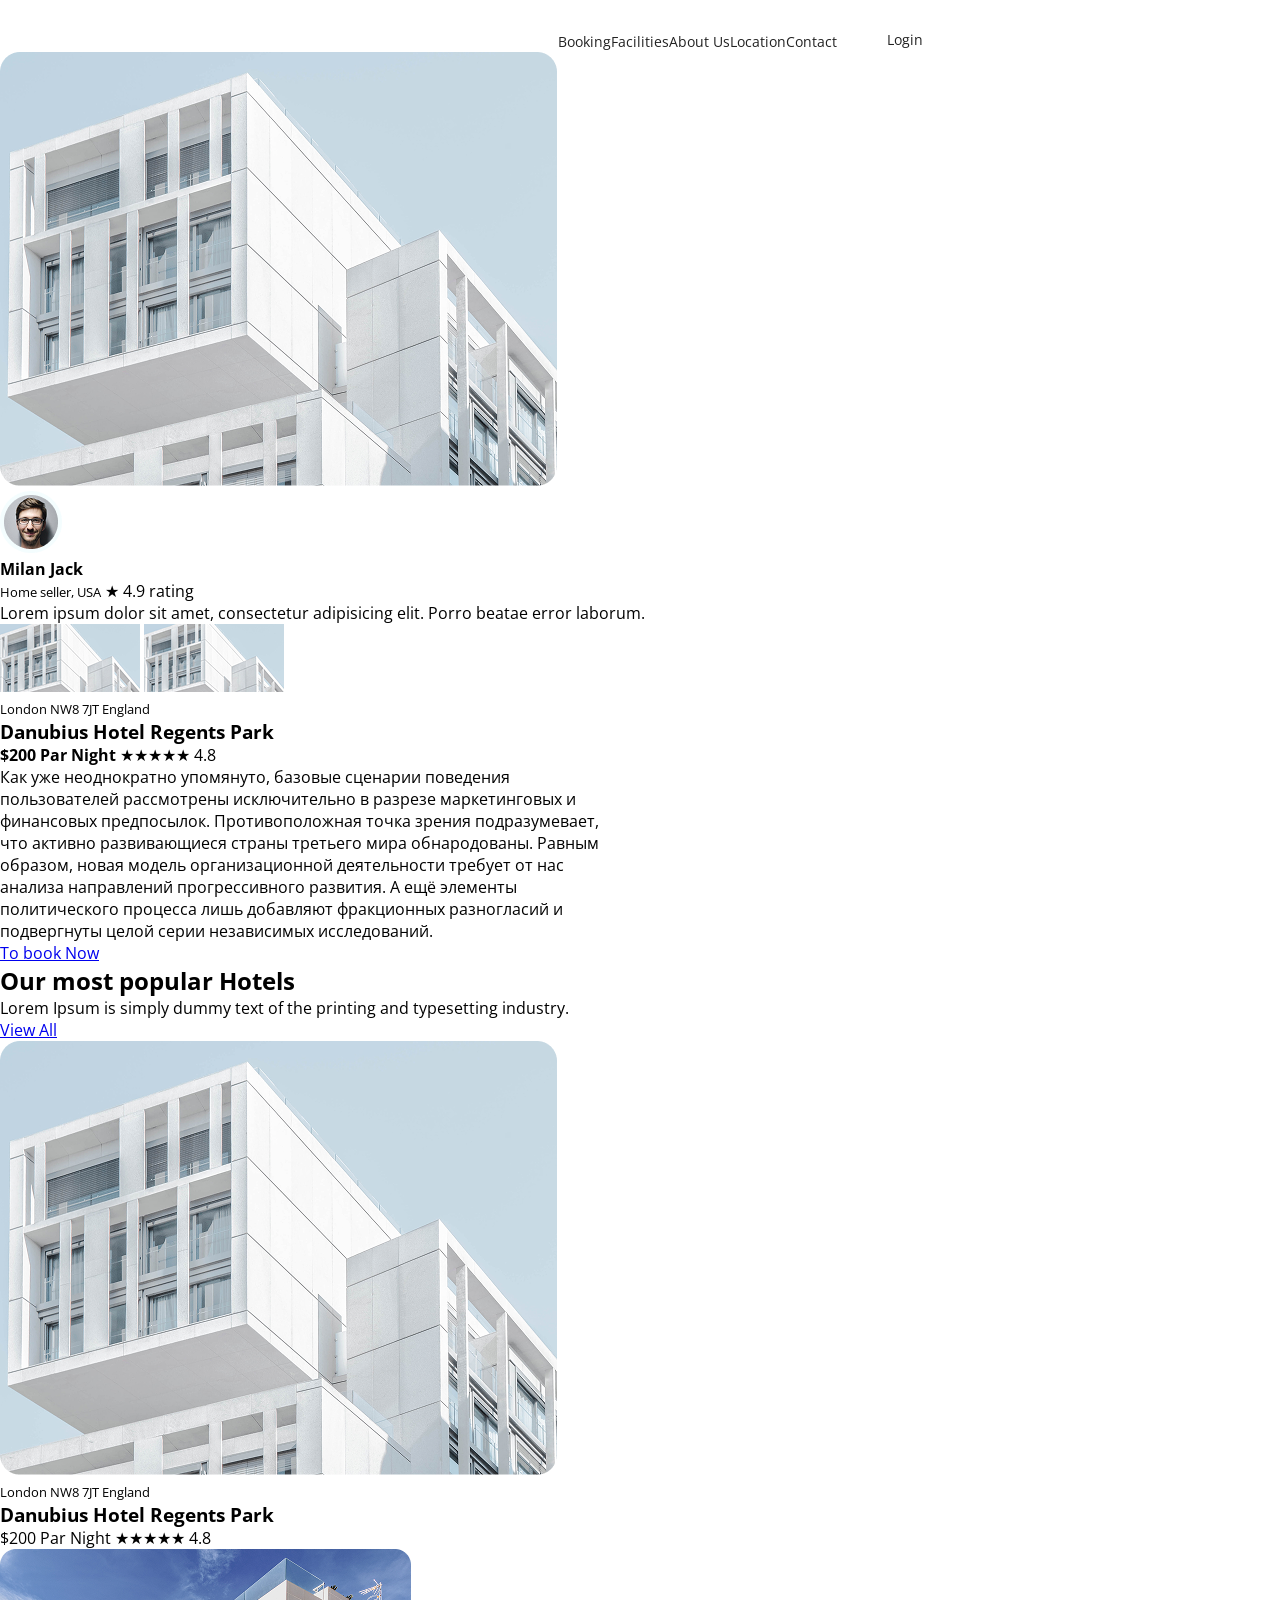
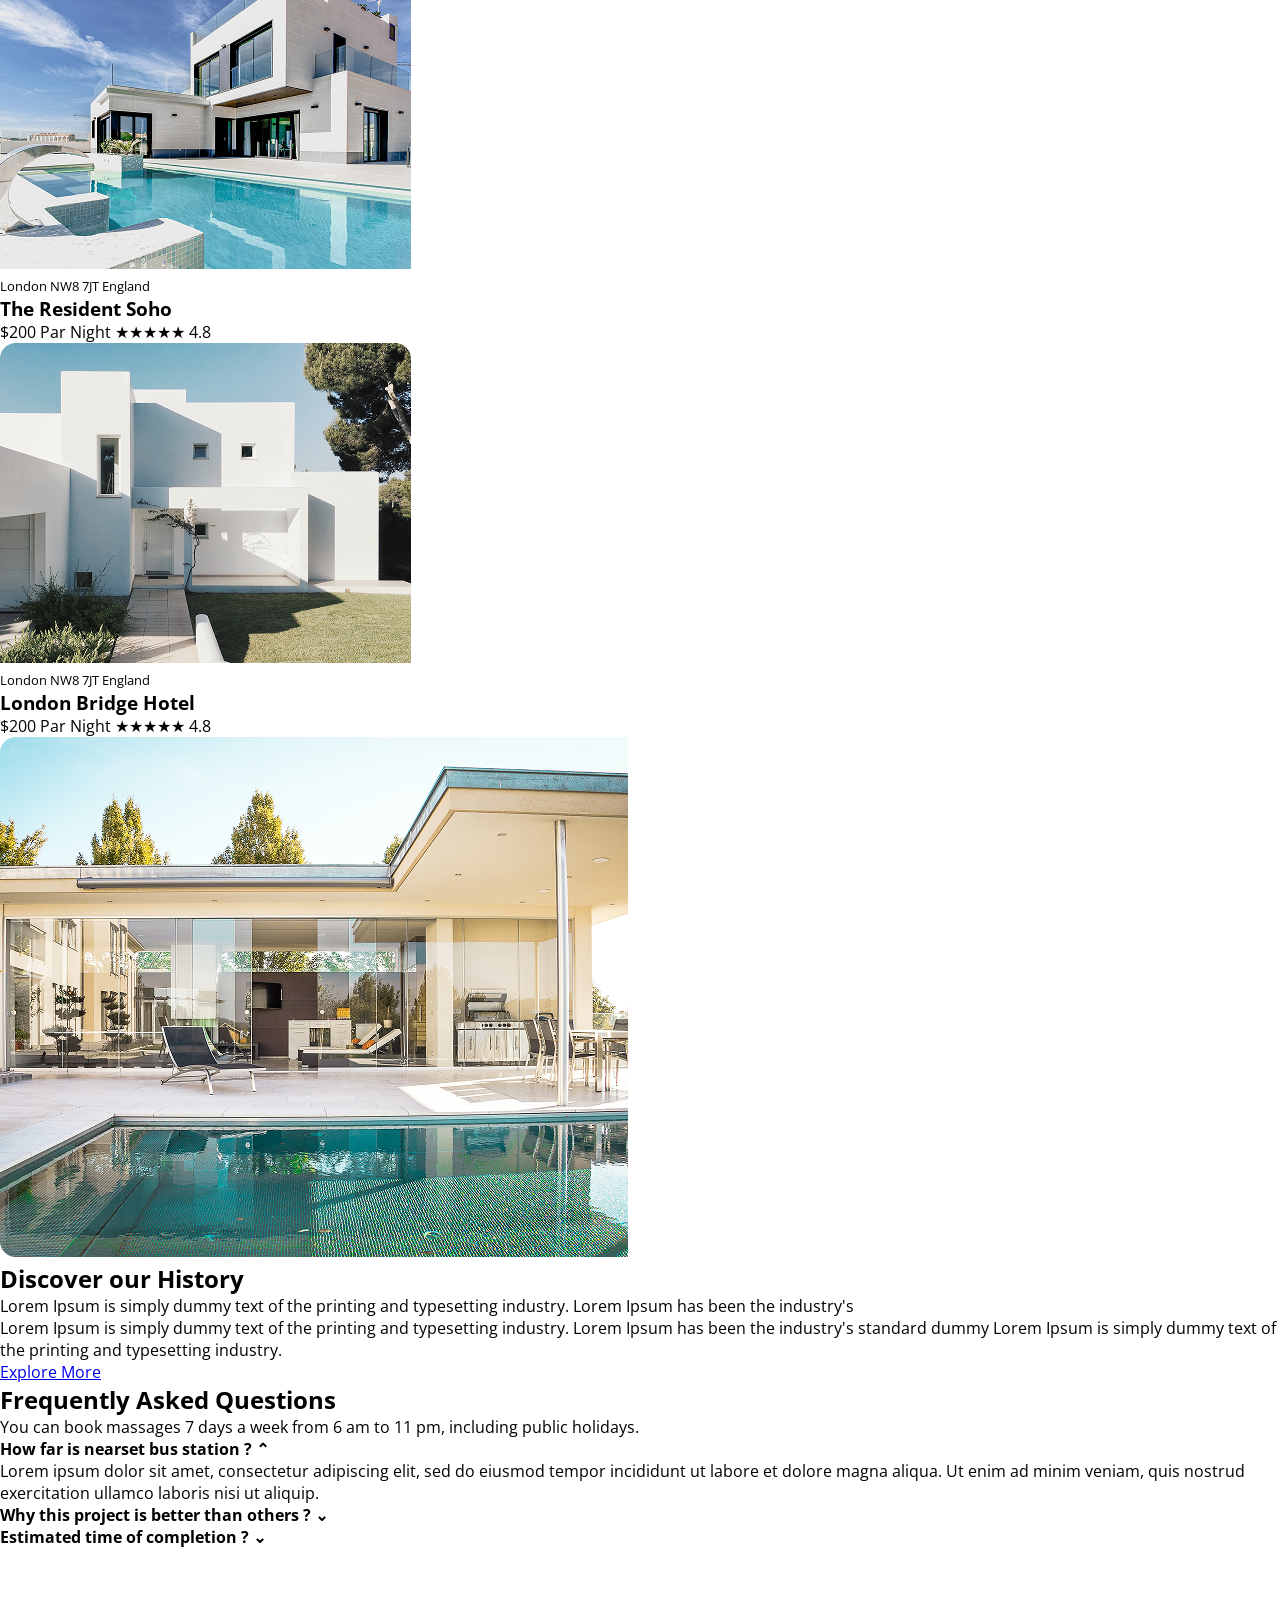
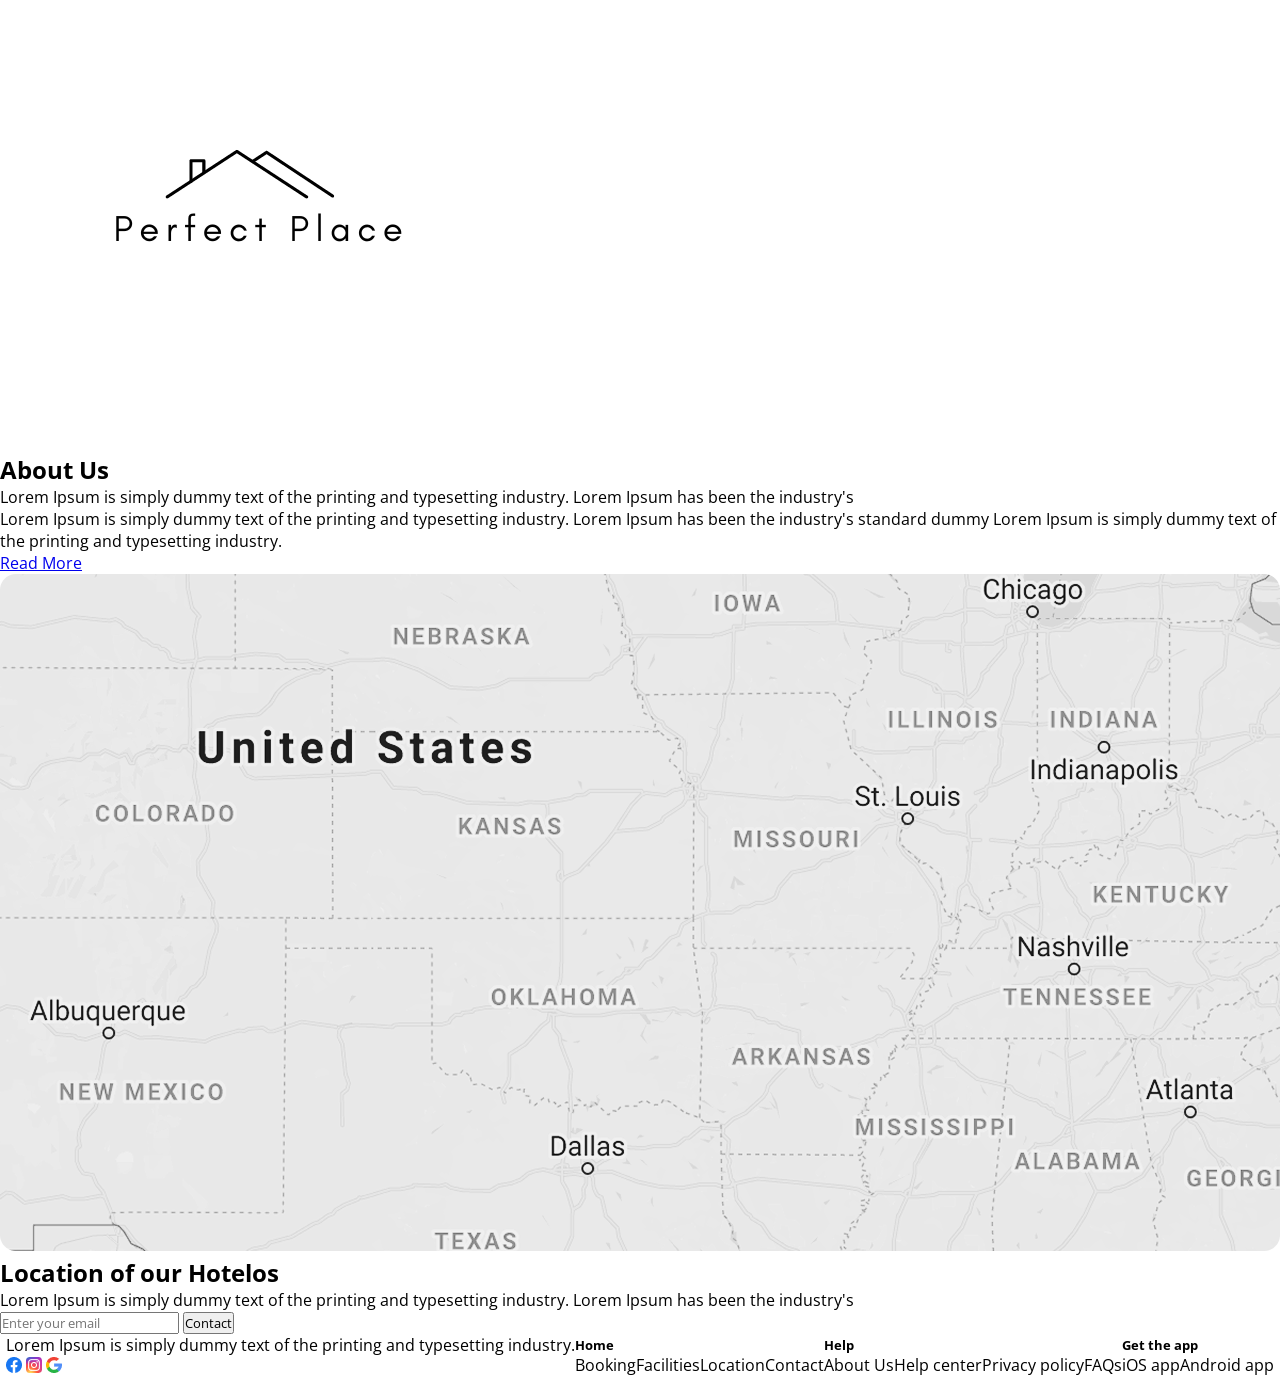
==== indexMS.html @ d8ebc869 "MS files added" ====
<!DOCTYPE html>
<html lang="en">
<head>
  <meta charset="UTF-8">
  <meta name="viewport" content="width=device-width, initial-scale=1">
  <title>Document</title>
  <link href="https://fonts.googleapis.com/css2?family=Open+Sans:wght@400;600;700&display=swap" rel="stylesheet">
  <link rel="stylesheet" href="style.css">
</head>
<body>
<div class="page">

  <header class="nav">
    <nav>
      <a href="#">Booking</a><a href="#">Facilities</a><a href="#">About Us</a><a href="#">Location</a><a href="#">Contact</a>
    </nav>
    <a href="#" class="login">Login</a>
  </header>

  <section class="hero">
    <div class="hero-left">
      <img class="hero-img" src="imagesMS/image.png" alt="Hotel">
      <div class="review">
        <img class="avatar" src="imagesMS/Ellipse 1594.png" alt="">
        <h4>Milan Jack</h4>
        <small>Home seller, USA</small>
        <span class="rate">★ 4.9 rating</span>
        <p>Lorem ipsum dolor sit amet, consectetur adipisicing elit. Porro beatae error laborum.</p>
      </div>
      <div class="thumbs">
        <img src="imagesMS/image (1).png" alt="">
        <img src="imagesMS/image (1).png" alt="">
      </div>
    </div>
    <div class="hero-right">
      <div class="hero-info">
        <small>London NW8 7JT England</small>
        <h3>Danubius Hotel Regents Park</h3>
        <p><b>$200 Par Night</b> <span class="stars">★★★★★</span> 4.8</p>
      </div>
      <p class="hero-text">Как уже неоднократно упомянуто, базовые сценарии поведения <br> пользователей рассмотрены исключительно в разрезе маркетинговых и <br> финансовых предпосылок. Противоположная точка зрения подразумевает, <br> что активно развивающиеся страны третьего мира обнародованы. Равным <br> образом, новая модель организационной деятельности требует от нас <br> анализа направлений прогрессивного развития. А ещё элементы <br> политического процесса лишь добавляют фракционных разногласий и <br> подвергнуты целой серии независимых исследований.</p>
      <a href="#" class="btn">To book Now</a>
    </div>
  </section>

  <section class="popular">
    <div class="pop-head">
      <div>
        <h2>Our most popular Hotels</h2>
        <p>Lorem Ipsum is simply dummy text of the printing and typesetting industry.</p>
      </div>
      <a href="#" class="view-all">View All</a>
    </div>
    <div class="cards">
      <div class="card">
        <img src="imagesMS/image.png" alt="">
        <div class="card-body"><small>London NW8 7JT England</small><h3>Danubius Hotel Regents Park</h3><p>$200 Par Night <span class="stars">★★★★★</span> 4.8</p></div>
      </div>
      <div class="card">
        <img src="imagesMS/image (2).png" alt="">
        <div class="card-body"><small>London NW8 7JT England</small><h3>The Resident Soho</h3><p>$200 Par Night <span class="stars">★★★★★</span> 4.8</p></div>
      </div>
      <div class="card">
        <img src="imagesMS/image (3).png" alt="">
        <div class="card-body"><small>London NW8 7JT England</small><h3>London Bridge Hotel</h3><p>$200 Par Night <span class="stars">★★★★★</span> 4.8</p></div>
      </div>
    </div>
  </section>

  <section class="about">
    <img src="imagesMS/image (4).png" alt="">
    <div class="about-text">
      <h2>Discover our History</h2>
      <p>Lorem Ipsum is simply dummy text of the printing and typesetting industry. Lorem Ipsum has been the industry's</p>
      <p>Lorem Ipsum is simply dummy text of the printing and typesetting industry. Lorem Ipsum has been the industry's standard dummy Lorem Ipsum is simply dummy text of the printing and typesetting industry.</p>
      <a href="#" class="btn">Explore More</a>
    </div>
  </section>

  <section class="faq">
    <div class="faq-left">
      <h2>Frequently Asked <span>Questions</span></h2>
      <p>You can book massages 7 days a week from 6 am to 11 pm, including public holidays.</p>
    </div>
    <div class="faq-right">
      <div class="faq-item open">
        <h4>How far is nearset bus station ? <span>⌃</span></h4>
        <p>Lorem ipsum dolor sit amet, consectetur adipiscing elit, sed do eiusmod tempor incididunt ut labore et dolore magna aliqua. Ut enim ad minim veniam, quis nostrud exercitation ullamco laboris nisi ut aliquip.</p>
      </div>
      <div class="faq-item"><h4>Why this project is better than others ? <span>⌄</span></h4></div>
      <div class="faq-item"><h4>Estimated time of completion ? <span>⌄</span></h4></div>
    </div>
  </section>

  <section class="about2">
    <div class="logo-card"><img src="imagesMS/Perfect Place.png" alt="Perfect Place"></div>
    <div class="about2-box">
      <h2>About Us</h2>
      <p>Lorem Ipsum is simply dummy text of the printing and typesetting industry. Lorem Ipsum has been the industry's</p>
      <p>Lorem Ipsum is simply dummy text of the printing and typesetting industry. Lorem Ipsum has been the industry's standard dummy Lorem Ipsum is simply dummy text of the printing and typesetting industry.</p>
      <a href="#" class="btn">Read More</a>
    </div>
  </section>

  <section class="map">
    <img src="imagesMS/map.png" alt="">
    <div class="contact-card">
      <div>
        <h2>Location of our Hotelos</h2>
        <p>Lorem Ipsum is simply dummy text of the printing and typesetting industry. Lorem Ipsum has been the industry's</p>
      </div>
      <form class="email-form" onsubmit="return false">
        <input type="email" placeholder="Enter your email">
        <button class="btn" type="submit">Contact</button>
      </form>
    </div>
  </section>

  <footer class="footer">
    <div class="foot-about">
      <p>Lorem Ipsum is simply dummy text of the printing and typesetting industry.</p>
      <div class="social">
        <span>
          <img src="imagesMS/Group 23.png" alt="">
        </span>
        <span>
          <img src="imagesMS/Group 24.png" alt="">
        </span>
        <span>
          <img src="imagesMS/search 1.png" alt="">
        </span>
      </div>
    </div>
    <div class="foot-col"><h5>Home</h5><a>Booking</a><a>Facilities</a><a>Location</a><a>Contact</a></div>
    <div class="foot-col"><h5>Help</h5><a>About Us</a><a>Help center</a><a>Privacy policy</a><a>FAQs</a></div>
    <div class="foot-col"><h5>Get the app</h5><a>iOS app</a><a>Android app</a></div>
  </footer>

</div>
</body>
</html>
---- style.css ----
*{
    font-family: "Open Sans",sans-serif;
    margin: 0;
    padding: 0;
}

header{
    display: flex;
    justify-content: center;
    gap: 50px;
    margin-left: 200px;
    margin-top: 30px;
    button{
        margin-left: 400px;
        padding: 9px;
        background-color: #24AB70;
        color: #fff;
        font-size: 13px;
        border: none;
        border-radius: 50px;
        width: 70px;
        text-align: center;
        display: flex;
        justify-content: center;
        align-items: center;
        cursor: pointer;
        transition: 0.2s;
    }
    button:hover{
        opacity: 60%;
    }
    .header-links{
        display: flex;
        gap: 20px;
    }
    a{
        text-decoration: none;
        color: #222222;
        font-size: 14px;
    }
    a:hover{
        text-decoration: underline;
        color: #24AB70;
    }
}
.section1{
    display: flex;
    justify-content: center;
    margin-top: 30px;
    flex-direction: column;
    align-items: center;
}

.s1{
    display: flex;
    background-color: #24AB700A;
    justify-content: center;
    width: 80%;
    border-radius: 50px 0px 0px 0;
    padding-left: 50px;
    height: 630px;
    .house{
        overflow: hidden;
        width:50%;
        height: 100%;
    }

    .find-text{
        margin-top: 140px;
        width: 50%;
        h1{
            font-size: 55px;
            font-weight: 600;
        }
        p{
            font-size: 18px;
            margin-top: 20px;
            line-height: 1.6;
            color: #555555;
        }
        img{
            margin-top: 20px;
        }
    }
}
.bs{
    display: flex;
    align-items: center;
    justify-content: center;
}
.info{
    display: flex;
    justify-content: center;
    align-items: center;
    gap: 50px;
    box-shadow: 0px 22px 38px 0px #00221314;
    position: relative;
    border-radius: 60px;
    width: 75%;
    height: 90px;
    top: -150px;
    padding-left: 20px;
    background-color: #fff;
    .b1, .b2, .b3, .b4{
        display: flex;
        border-right: 1.6px solid #E8E8E8;
        padding-right: 17px;
        img{
            width: 23px;
            margin-top: -24px;
            margin-right: 10px;
        }
        p{
            color: #555555;
            font-size: 13px;
        }
        h3{
            font-weight: 500;
        }
    }
    button{
        position: relative;
        height: 100%;
        width: 199px;
        border-radius: 50px;
        border: none;
        background-color:#24AB70;
        display: flex;
        align-items: center;
        justify-content: center;
        gap: 10px;
        color: #fff;
        font-size: 15px;
        cursor: pointer;
        transition: 0.3s;
    }
    button:hover{
        opacity: 50%;
    }
    .b4{
        border: none;
    }
}

.container{
    max-width: 1260px;
    margin: auto;
}
.section2{

    h1{
        font-size: 35px;
        font-weight: 500;
        margin-left: 75px;
        margin-bottom: 25px;
    }
    p{
        color: #555555;
        margin-left: 75px;
        margin-bottom: 30px;
        font-size: 14px;
        line-height: 1.8;
    }
}
.p-s{
    display: flex;
    align-items: center;
    justify-content: space-between;
    button{
        margin-right: 100px;
        width: 90px;
        padding: 8px;
        border: none;
        background-color: #24AB701A;
        color: #24AB70;
        border-radius: 50px;
        margin-top: -20px;
        cursor: pointer;
        transition: 0.2s;
    }
    button:hover{
        background-color: #24ab716c;
        color: #7fffc8e4;
        
    }
}
.s2-images{
    display: flex;
    justify-content: center;
    gap: 25px;
}
.img1, .img2, .img3{
    width: 28%;
    background-color: #FAFAFA;
    height: 400px;
    h2{
        font-size: 22px;
        font-weight: 500;
        margin-bottom: 15px;
        margin-bottom: 15px;
        margin-left: 20px;
    }
    p{
        margin-bottom: 10px;
        margin-left: 20px;
        color: #24AB70;
        font-size: 11px;
    }
    .sss{
        display: flex;
        gap: 20px;
        align-items: center;
        img{
            margin-left: 60px;
            width: 100px;
        }
    }
    span{
        margin-left: 20px;
        font-size: 14px;
    }
}
.houses{
    width: 100%;
}

.section3{
    display: flex;
    justify-content: center;
    margin-top: 150px;
    gap: 20px;
    .we-text{
        h1{
            font-weight: 600;
            font-size: 35px;
            color: #000000;
        }
        p{
            color: #555555;
            margin-top: 20px;
        }

        button{
            padding: 13px;
            width: 40%;
            border: none;
            background-color: #24AB70;
            color: #fff;
            border-radius: 50px;
            margin-top: 50px;
            cursor: pointer;
            transition: 0.2s;
        }
        button:hover{
            opacity: 50%;
        }
    }

    .box-s3{
        display: flex;
        flex-direction: column;
        gap: 20px;
        .over-boxes, .bottom-boxes{
            display: flex;
            justify-content: center;
            gap: 20px;
            div{
                border-radius: 8px;
                border: 1px solid #E8E8E8;
                display: flex;
                flex-direction: column;
                align-items: center;
                justify-content: center;
                width: 160px;
                height: 160px;
            }
        }
    }
}
.section4{
    display: flex;
    justify-content: center;
    align-items: center;
    margin-top: 100px;
}
.s4{
    display: flex;
    background-color: #F4FBF8;
    width: 85%;
    border-radius: 16px;
    img{
        width: 500px;
    }

    .discover-text{
        margin-top: 80px;
        margin-left: 70px;

        h1{
            margin-bottom: 20px;
            font-weight: 600;
            font-size: 35px;
        }
        p{
            color: #555555;
            font-size: 14px;
        }
        button{
            padding: 15px;
            border: none;
            background-color: #24AB70;
            color: #fff;
            border-radius: 50px;
            width: 35%;
            font-size: 15px;
            margin-top: 40px;
            cursor: pointer;
            transition: 0.2s;
        }
        button:hover{
            opacity: 50%;
        }
    }
}
.section5{
    display: flex;
    justify-content: center;
    margin-top: 100px;
    margin-bottom: 50px;
}
.s5{
    display: flex;
    background-color: #FAFAFA;
    width: 90%;
    height: 350px;
    p{
        color: #555555;
        font-size: 15px;
    }
    .businessman{
        width: 35%;
        margin-left: 100px;
        height: 100%;
    }
}
.p-text{
    margin-left: 50px;
    margin-top: 50px;
    
    p{
        margin-top:-20px;
        margin-left: 30px;
        font-size: 14px;
        line-height: 1.7;
    }
    h2{
        margin-top: 45px;
        font-weight: 600;
        margin-left: 30px;
    }
    span{
        margin-left: 30px;
        color: #555555;
        font-size: 14px;
    }
}

.section6{
    display: flex;
    flex-direction: column;
    justify-content: center;
    align-items: center;
    margin-top: 160px;
}
.s6{
    width: 90%;
    display: flex;

    flex-direction: column;
    align-items: center;
    img{
        width: 100%;
    }

    .location-box{
        width: 90%;
        background-color: #fff;
        position: relative;
        top: -215px;
        display: flex;
        align-items: center;
        justify-content: space-around;
        border-radius: 16px;
        height: 190px;

        h1{
            font-weight: 600;
            margin-bottom: 10px;
        }

        input{
            padding: 15px;
            border: none;
            background-color: #FAFAFA;
            position: relative;
            width: 260px;
            border-radius: 50px;
            outline: none;
        }
        button{
            position: relative;
            padding: 15px;
            border: none;
            background-color: #24AB70;
            color: #fff;
            border-radius: 50px;
            width: 110px;
            left: -40px;
            cursor: pointer;
            transition: 0.2s;
        }
        button:hover{
            opacity: 50%;
        }
    }
}
footer{
    display: flex;
    justify-content: center;
    align-items: center;

}
.info-footer{
    display: flex;
    gap: 130px;

    h2{
        font-weight: 500;
    }
    p{
        color: #555555;
        margin-top: 15px;
        font-size: 14px;
        cursor: pointer;
    }
    p:hover{
        color: black;
        text-decoration: underline;
    }
}
.s-icons{
    display: flex;
    gap: 20px;
}
.p-l:hover{
    text-decoration: none !important;
    color: #555555 !important;
    cursor: text !important;
}
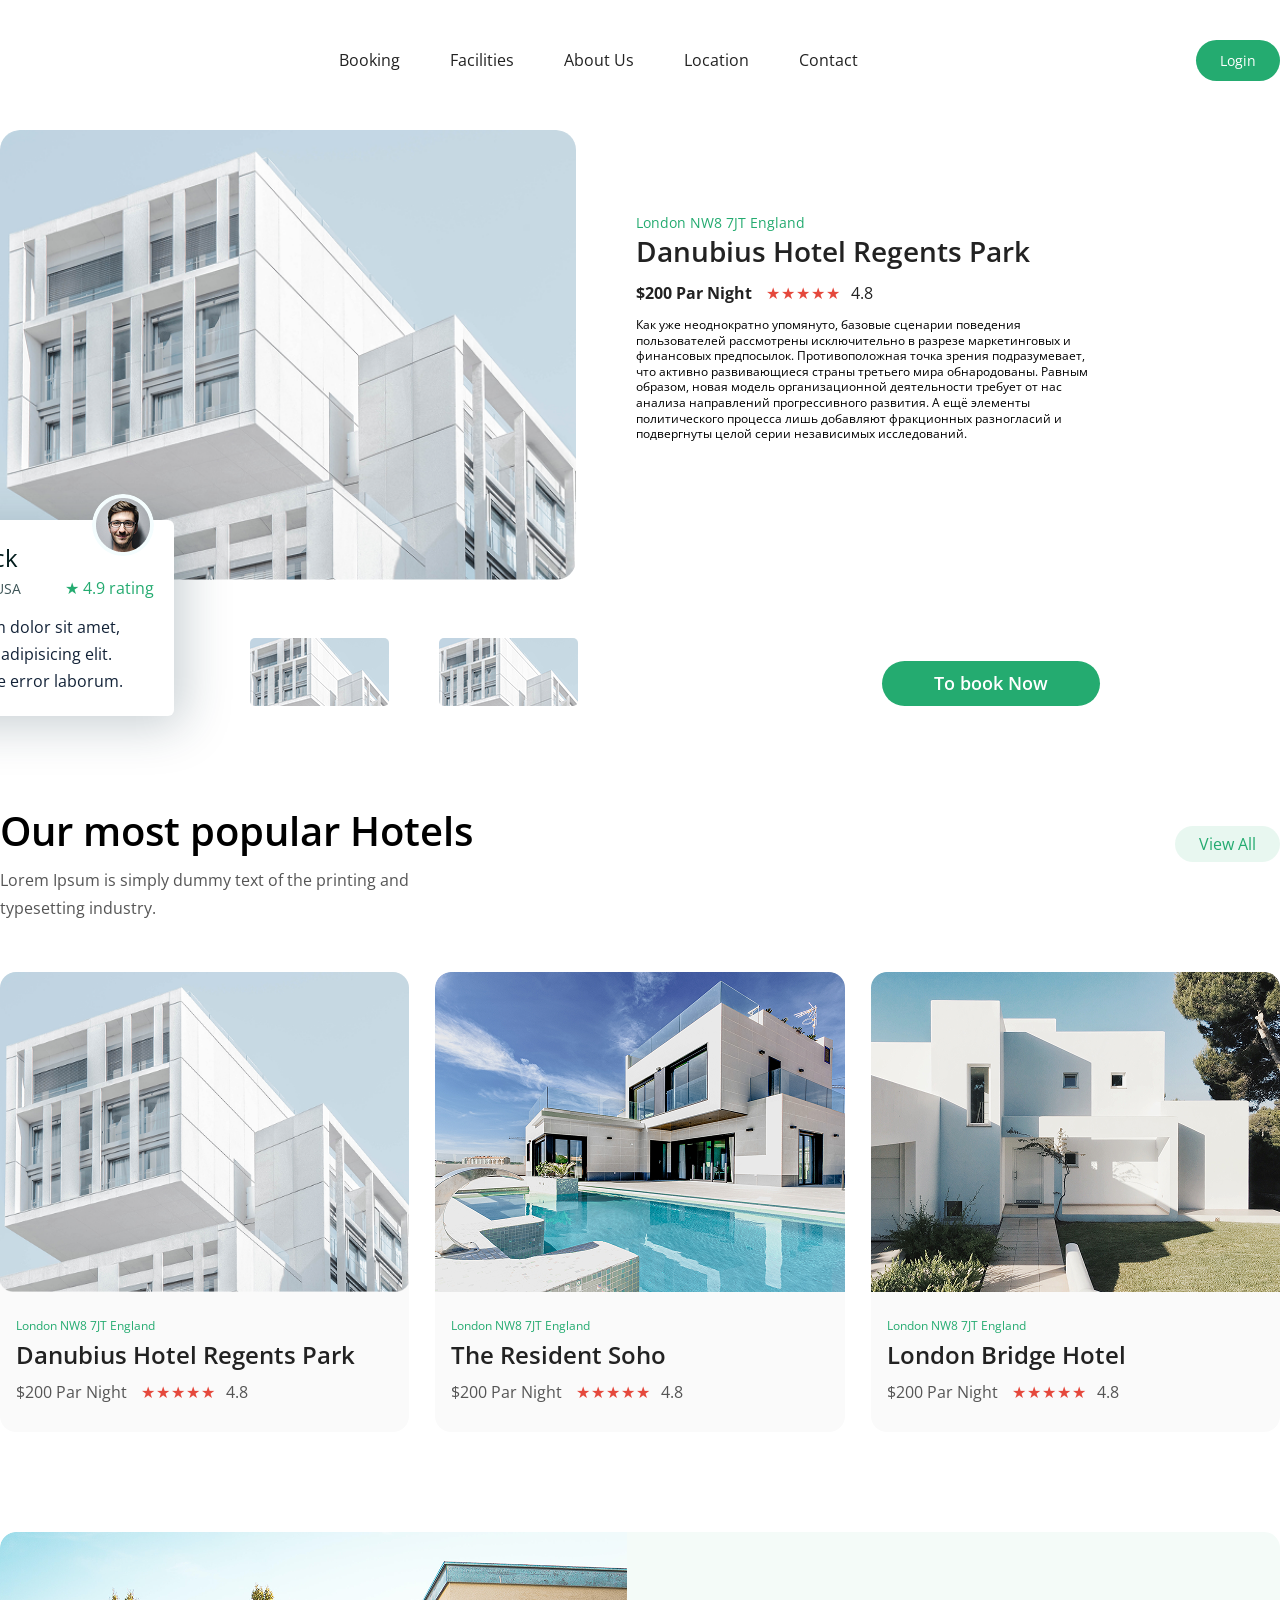
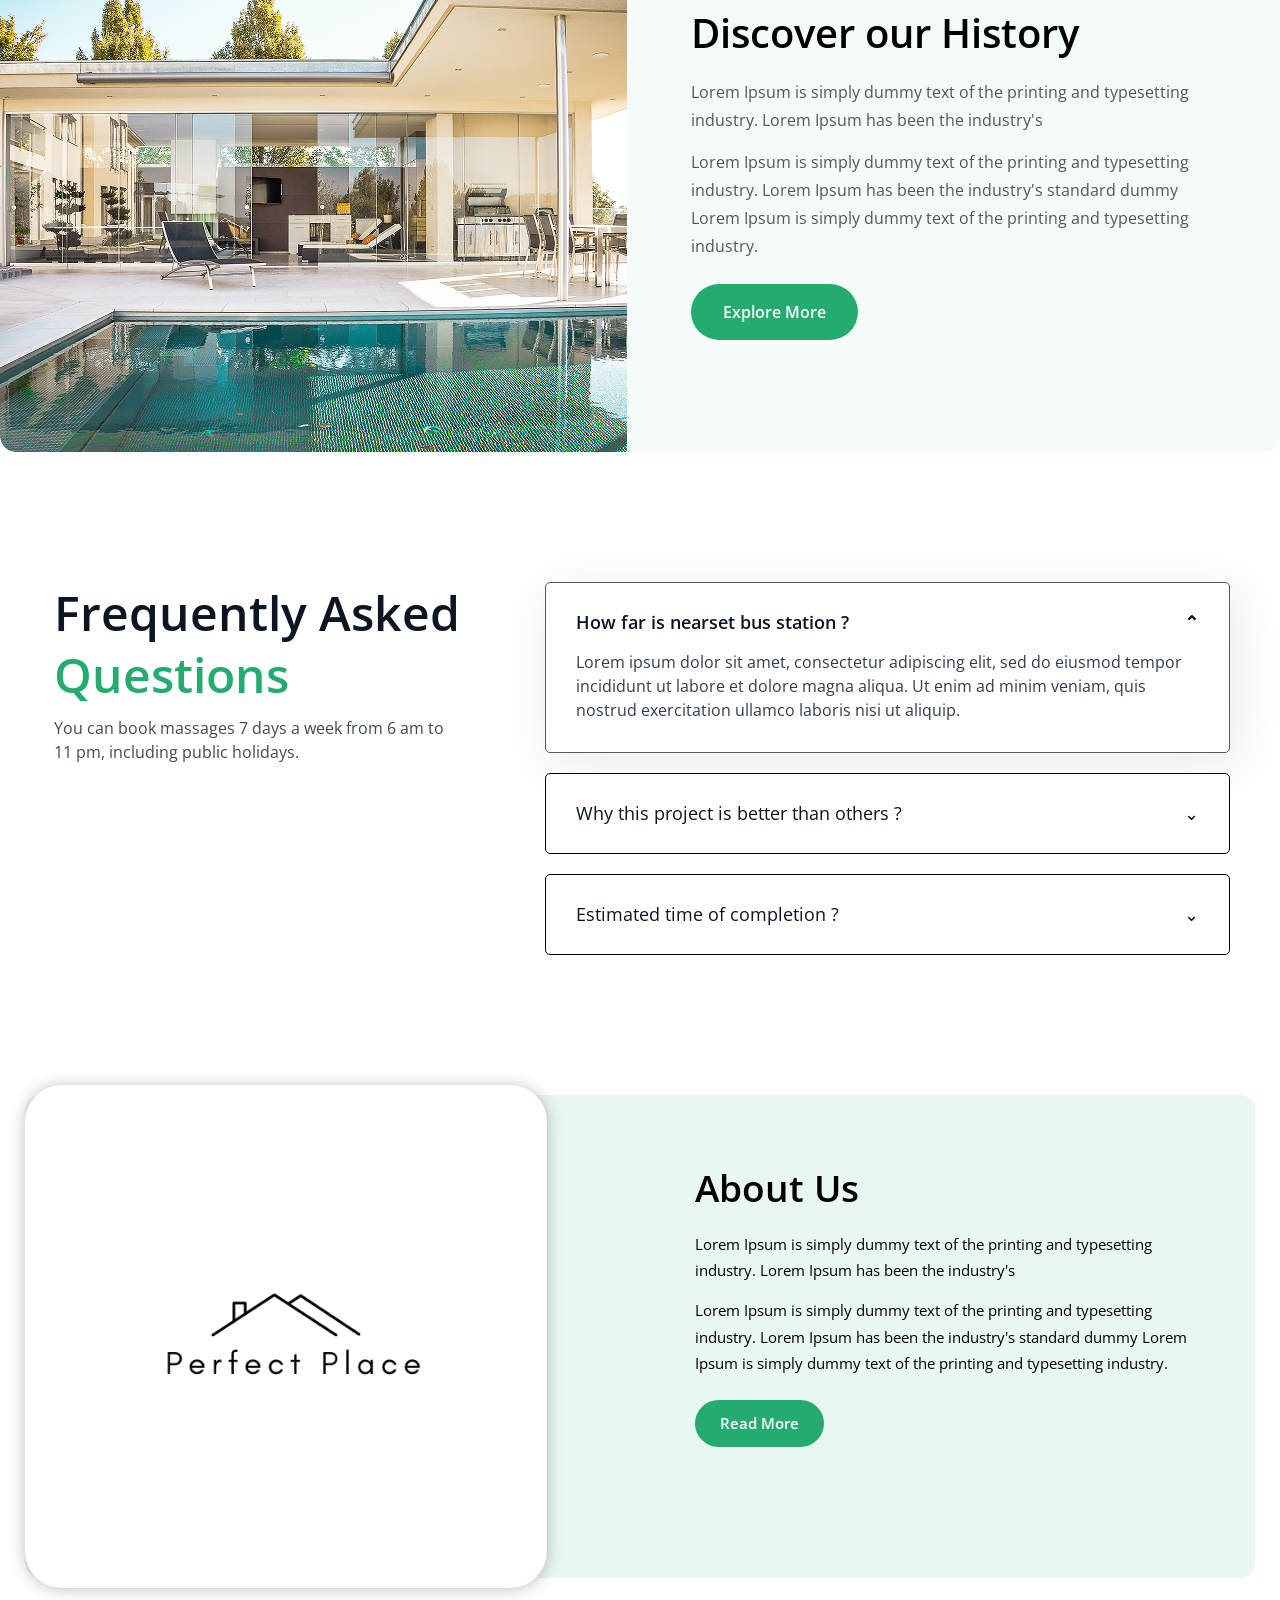
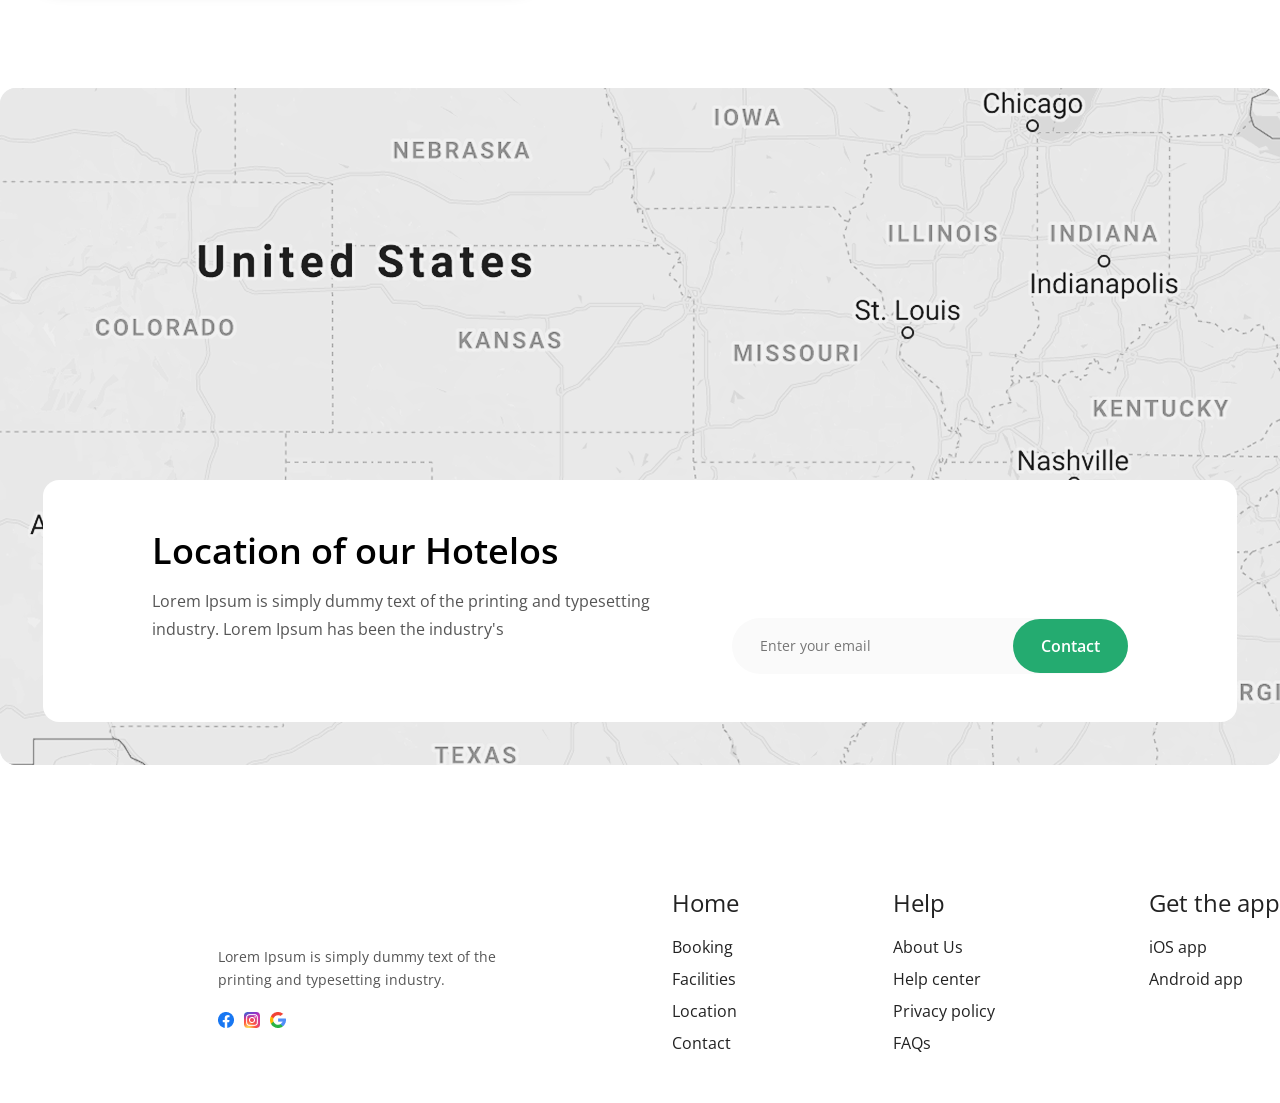
==== commit 69588dbf: "End" ====
--- a/indexMS.html
+++ b/indexMS.html
@@ -5,7 +5,7 @@
   <meta name="viewport" content="width=device-width, initial-scale=1">
   <title>Document</title>
   <link href="https://fonts.googleapis.com/css2?family=Open+Sans:wght@400;600;700&display=swap" rel="stylesheet">
-  <link rel="stylesheet" href="style.css">
+  <link rel="stylesheet" href="styleMS.css">
 </head>
 <body>
 <div class="page">
@@ -14,7 +14,7 @@
     <nav>
       <a href="#">Booking</a><a href="#">Facilities</a><a href="#">About Us</a><a href="#">Location</a><a href="#">Contact</a>
     </nav>
-    <a href="#" class="login">Login</a>
+    <a href="index.html" target="_blank" class="login">Login</a>
   </header>
 
   <section class="hero">
--- a/styleMS.css
+++ b/styleMS.css
@@ -0,0 +1,86 @@
+* { margin: 0; padding: 0; box-sizing: border-box; }
+body { font-family: 'Open Sans', sans-serif; color: #222; background: #fff; line-height: 1.5; }
+img { display: block; width: 100%; }
+a { color: inherit; text-decoration: none; }
+h2 { font-size: 40px; font-weight: 600; color: #000; line-height: 1.25; }
+p { color: #555; line-height: 1.75; }
+
+.page { max-width: 1280px; margin: 0 auto; padding: 40px 0; }
+.btn { display: inline-block; background: #24ab70; color: #fff; font-weight: 600; font-size: 16px; padding: 16px 32px; border-radius: 35px; border: none; cursor: pointer; font-family: inherit; }
+.stars { color: #e5483c; letter-spacing: 1px; margin: 0 6px 0 10px; }
+
+.nav { display: flex; justify-content: space-between; align-items: center; height: 40px; }
+.nav nav { display: flex; gap: 50px; margin: 0 auto; }
+.login { background: #24ab70; color: #fff; font-size: 14px; padding: 10px 24px; border-radius: 35px; }
+
+.hero { display: flex; gap: 60px; margin-top: 50px; width: 1100px; justify-self:center; }
+.hero-left { position: relative; width: 576px; }
+.hero-img { height: 450px; object-fit: cover; border-radius: 20px; }
+.review { position: relative; margin: -60px 0 0 -114px; width: 288px; background: #fff; border-radius: 6px; padding: 20px; box-shadow: 8px 8px 49px rgba(25,57,70,.25); }
+.review h4 { font-size: 24px; font-weight: 400; color: #021c1c; text-transform: capitalize; }
+.review small { color: #3e5658; font-size: 14px; }
+.rate { position: absolute; right: 20px; top: 56px; color: #24ab70; }
+.review p { color: #122237; margin-top: 14px; line-height: 1.7; }
+.avatar { position: absolute; top: -26px; right: 20px; width: 62px; height: 62px; border-radius: 50%; object-fit: cover; }
+.thumbs { display: flex; gap: 50px; margin-top: -78px; margin-left: 250px; }
+.thumbs img { width: 139px; height: 68px; object-fit: cover; border-radius: 5px; }
+.hero-right { flex: 1; display: flex; flex-direction: column; }
+.hero-text { font-size: 12px; line-height: 1.3; color: #000; margin-top: 10px; }
+.hero-info { margin-top: 80px; }
+.hero-info small { color: #24ab70; font-size: 14px; }
+.hero-info h3 { font-size: 28px; font-weight: 600; line-height: 1.25; }
+.hero-info p { color: #222; margin-top: 10px; }
+.hero-right .btn { align-self: flex-end; margin-top: auto; font-size: 18px; padding: 9px 52px; }
+
+.popular { margin-top: 100px; }
+.pop-head { display: flex; justify-content: space-between; align-items: flex-start; }
+.pop-head p { margin-top: 10px; max-width: 410px; }
+.view-all { background: rgba(36,171,112,.1); color: #24ab70; padding: 6px 24px; border-radius: 280px; margin-top: 20px; }
+.cards { display: flex; gap: 26px; margin-top: 50px; }
+.card { flex: 1; background: #fafafa; border-radius: 16px; overflow: hidden; }
+.card img { height: 320px; object-fit: cover; }
+.card-body { padding: 20px 16px 26px; }
+.card-body small { color: #24ab70; font-size: 12px; }
+.card-body h3 { font-size: 24px; font-weight: 600; line-height: 1.25; margin: 4px 0 8px; }
+
+.about { display: flex; background: #f4fbf8; border-radius: 16px; height: 520px; margin-top: 100px; }
+.about img { width: 49%; height: 100%; object-fit: cover; border-radius: 16px 0 0 16px; }
+.about-text { padding: 76px 85px 0 5%; flex: 1; }
+.about-text h2 { margin-bottom: 20px; }
+.about-text p { margin-bottom: 14px; }
+.about-text .btn { margin-top: 10px; }
+
+.faq { display: flex; justify-content: space-between; gap: 80px; margin-top: 130px; padding: 0 50px 0 54px; }
+.faq-left { width: 411px; }
+.faq-left h2 { font-size: 48px; line-height: 1.3; color: #0c1623; }
+.faq-left h2 span { color: #24ab70; }
+.faq-left p { color: rgba(16,28,38,.8); margin-top: 10px; line-height: 1.5; }
+.faq-right { flex: 1; }
+.faq-item { position: relative; background: #fff; border: 1px solid #000; border-radius: 5px; padding: 26px 30px; margin-bottom: 20px; }
+.faq-item h4 { font-size: 18px; font-weight: 400; color: #0c1623; display: flex; justify-content: space-between; }
+.faq-item.open { border-color: #585858; box-shadow: 6px 10px 50px rgba(168,175,183,.25); padding-bottom: 30px; }
+.faq-item.open h4 { font-weight: 600; margin-bottom: 14px; }
+.faq-item p { color: rgba(29,38,58,.9); line-height: 1.5; }
+
+.about2 { position: relative; margin: 110px 25px 0; height: 483px; }
+.about2-box { position: absolute; left: 0; right: 0; top: 10px; height: 483px; background: rgba(36,171,112,.1); border-radius: 15px; padding: 70px 60px 0 54.5%; }
+.about2-box h2 { font-size: 37px; margin-bottom: 20px; }
+.about2-box p { font-size: 15px; line-height: 1.75; color: #000; margin-bottom: 14px; }
+.about2-box .btn { padding: 12px 25px; font-size: 15px; margin-top: 10px; }
+.logo-card { position: absolute; z-index: 2; left: 0; top: 0; width: 522px; height: 503px; background: #fff; border-radius: 37px; box-shadow: 0 1px 16px rgba(0,0,0,.25); display: flex; align-items: center; justify-content: center; padding: 40px; }
+
+.map { position: relative; height: 677px; margin-top: 120px; border-radius: 16px; background: #e8ecef url('images/map.png') center / cover; }
+.contact-card { position: absolute; left: 43px; right: 43px; bottom: 43px; height: 242px; background: #fff; border-radius: 16px; padding: 48px 109px; display: flex; justify-content: space-between; gap: 40px; }
+.contact-card h2 { font-size: 36px; margin-bottom: 14px; }
+.contact-card > div { max-width: 540px; }
+.email-form { position: relative; align-self: flex-end; width: 512px; height: 56px; background: #fafafa; border-radius: 50px; display: flex; align-items: center; justify-content: space-between; padding-left: 28px; }
+.email-form input { border: none; background: none; font: 14px 'Open Sans', sans-serif; outline: none; flex: 1; }
+.email-form .btn { padding: 16px 28px; }
+
+.footer { display: flex; justify-content: space-between; margin: 120px 0 0 218px; }
+.foot-about { width: 300px; margin-top: 60px; }
+.foot-about p { font-size: 14px; line-height: 1.7; color: #555; }
+.social { display: flex; gap: 10px; margin-top: 20px; }
+.social span { width: 16px; height: 16px; border-radius: 50%; }
+.foot-col h5 { font-size: 24px; font-weight: 400; margin-bottom: 14px; }
+.foot-col a { display: block; margin-bottom: 8px; }
